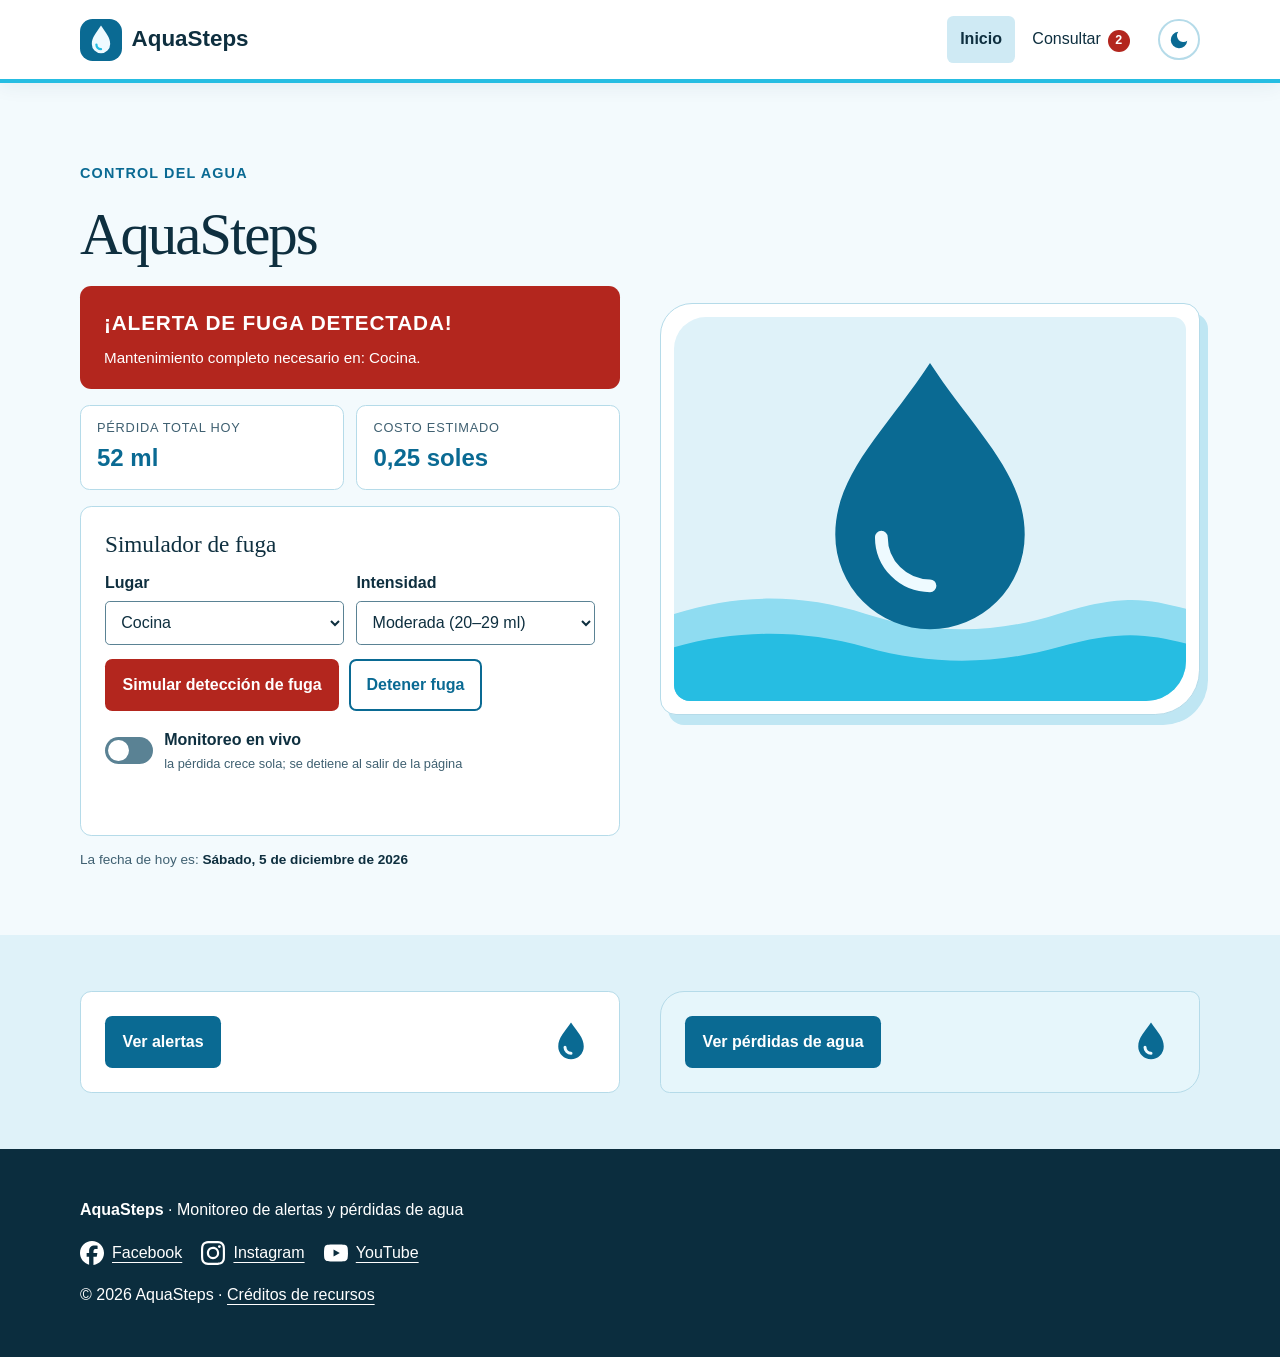
==== index.html @ c17aa86d "pepito se fue al clavito" ====
<!DOCTYPE html>
<html lang="es">
<head>
  <meta charset="UTF-8">
  <meta name="viewport" content="width=device-width, initial-scale=1.0">
  <meta name="color-scheme" content="light dark">
  <title>Inicio | AquaSteps</title>
  <script>try{var t=localStorage.getItem("aquasteps-tema");if(!t&&window.matchMedia&&matchMedia("(prefers-color-scheme: dark)").matches){t="oscuro"}if(t==="oscuro"){document.documentElement.setAttribute("data-tema","oscuro")}}catch(e){}</script>
  <link rel="stylesheet" href="css/estilos.css">
  <link rel="icon" type="image/svg+xml" href="iconos/favicon.svg">
</head>
<body>
<a class="saltar" href="#contenido">Saltar al contenido</a>
<header class="cabecera">
  <div class="contenedor barra">
    <a class="marca" href="index.html"><img src="iconos/favicon.svg" alt="" width="42" height="42">AquaSteps</a>
    <nav aria-label="Navegación principal">
      <ul class="menu">
        <li><a href="index.html" aria-current="page">Inicio</a></li>
        <li>
          <details class="desplegable">
            <summary>Consultar</summary>
            <ul class="submenu">
              <li><a href="alertas.html">Alertas</a></li>
              <li><a href="perdidas.html">Pérdidas de agua</a></li>
            </ul>
          </details>
        </li>
      </ul>
    </nav>
    <button type="button" id="btn-tema" class="btn-tema" aria-pressed="false" aria-label="Modo oscuro" title="Modo oscuro">
      <svg class="icono-luna" viewBox="0 0 24 24" width="22" height="22" aria-hidden="true"><path d="M21 12.8A9 9 0 1 1 11.2 3a7 7 0 0 0 9.8 9.8Z" fill="currentColor"/></svg>
      <svg class="icono-sol" viewBox="0 0 24 24" width="22" height="22" aria-hidden="true"><circle cx="12" cy="12" r="4.5" fill="currentColor"/><g stroke="currentColor" stroke-width="2" stroke-linecap="round"><path d="M12 2v3M12 19v3M2 12h3M19 12h3M4.9 4.9l2.1 2.1M17 17l2.1 2.1M4.9 19.1 7 17M17 7l2.1-2.1"/></g></svg>
    </button>
  </div>
</header>
<main id="contenido">
  <section id="inicio" class="hero contenedor dos-columnas" aria-labelledby="titulo">
    <div>
      <p class="etiqueta">Control del agua</p>
      <h1 id="titulo">AquaSteps</h1>
      <div id="alerta" class="alerta sin" role="alert"><strong>SIN ALERTAS</strong><span>Ningún lugar requiere mantenimiento por ahora.</span></div>

      <div class="medidor" role="group" aria-label="Pérdida total de hoy">
        <div><span class="medidor-etq">Pérdida total hoy</span><strong id="contador-ml">0 ml</strong></div>
        <div><span class="medidor-etq">Costo estimado</span><strong id="contador-costo">0,00 soles</strong></div>
      </div>

      <section class="simulador tarjeta" aria-labelledby="sim-titulo">
        <h2 id="sim-titulo" class="titulo-peq">Simulador de fuga</h2>
        <div class="sim-campos">
          <div>
            <label for="sim-lugar">Lugar</label>
            <select id="sim-lugar"></select>
          </div>
          <div>
            <label for="sim-intensidad">Intensidad</label>
            <select id="sim-intensidad">
              <option value="leve">Leve (5–19 ml)</option>
              <option value="moderada" selected>Moderada (20–29 ml)</option>
              <option value="critica">Crítica (30–60 ml)</option>
            </select>
          </div>
        </div>
        <div class="botones">
          <button type="button" id="btn-simular" class="boton peligro">Simular detección de fuga</button>
          <button type="button" id="btn-detener" class="boton secundario">Detener fuga</button>
        </div>
        <label class="interruptor" for="sim-vivo">
          <input type="checkbox" id="sim-vivo" role="switch">
          <span class="pista" aria-hidden="true"></span>
          <span>Monitoreo en vivo <small>la pérdida crece sola; se detiene al salir de la página</small></span>
        </label>
        <p id="sim-mensaje" class="nota" role="status"></p>
      </section>

      <div class="fecha">La fecha de hoy es: <span id="fecha-actual"></span></div>
    </div>
    <figure id="postal" class="postal" data-estado="sin">
      <img class="ilustracion" src="imagenes/gota.svg" alt="Ilustración de una gota de agua" width="400" height="300">
      <span class="gotas" aria-hidden="true"><i></i><i></i><i></i></span>
    </figure>
  </section>
  <section class="seccion fondo">
    <div class="contenedor dos-columnas">
      <article class="tarjeta acceso">
        <a class="boton" href="alertas.html">Ver alertas</a>
        <img src="iconos/gota.svg" alt="" width="48" height="48">
      </article>
      <article class="tarjeta acceso">
        <a class="boton" href="perdidas.html">Ver pérdidas de agua</a>
        <img src="iconos/gota.svg" alt="" width="48" height="48">
      </article>
    </div>
  </section>
</main>
<footer class="pie">
  <div class="contenedor">
    <p><strong>AquaSteps</strong> · Monitoreo de alertas y pérdidas de agua</p>
    <nav class="redes" aria-label="Redes sociales de referencia">
      <a href="https://www.facebook.com/" target="_blank" rel="noopener noreferrer"><img src="iconos/facebook.svg" alt="" width="24" height="24">Facebook</a>
      <a href="https://www.instagram.com/" target="_blank" rel="noopener noreferrer"><img src="iconos/instagram.svg" alt="" width="24" height="24">Instagram</a>
      <a href="https://www.youtube.com/" target="_blank" rel="noopener noreferrer"><img src="iconos/youtube.svg" alt="" width="24" height="24">YouTube</a>
    </nav>
    <p>© 2026 AquaSteps · <a href="FUENTES.txt">Créditos de recursos</a></p>
  </div>
</footer>
<script src="js/nucleo.js" defer></script>
<script src="js/script.js" defer></script>
<script src="js/inicio.js" defer></script>
</body>
</html>
---- css/estilos.css ----
/* ==========================================================================
   AquaSteps · Estilos
   Colores definidos como variables: el modo oscuro solo las reemplaza.
   ========================================================================== */
:root {
  color-scheme: light;
  --fondo: #f3fafd;
  --fondo-alt: #dff2f9;
  --fondo-blanco: #ffffff;
  --tarjeta: #ffffff;
  --tarjeta-suave: #e6f6fb;
  --cabecera: #ffffff;
  --texto: #0e2f3f;
  --texto-suave: #3f6071;
  --borde: #b5dbe9;
  --borde-fuerte: #5a8294;
  --enlace: #07597d;
  --primario: #0a6a93;
  --primario-osc: #064c6a;
  --primario-texto: #0a6a93;
  --acento: #26bde2;
  --hover: #cfeaf4;
  --pista: #dff2f9;
  --pin-fondo: #ffffff;
  --sombra: #0b3a5214;
  --postal-sombra: #bfe6f3;
  --pie: #0b2d3e;
  --c-critico: #b3261e;
  --c-moderado: #9a4a00;
  --c-leve: #0a6a93;
  --c-sin: #1c6b4f;
  --b-critico: #b3261e;
  --b-moderado: #e08a00;
  --b-leve: #26bde2;
  --b-sin: #1c9b6f;
}

:root[data-tema="oscuro"] {
  color-scheme: dark;
  --fondo: #0a1c26;
  --fondo-alt: #0e2836;
  --fondo-blanco: #0a1c26;
  --tarjeta: #12303f;
  --tarjeta-suave: #17394b;
  --cabecera: #0d2633;
  --texto: #e6f4fa;
  --texto-suave: #a9c6d4;
  --borde: #2a5468;
  --borde-fuerte: #6f9db1;
  --enlace: #7fd3f0;
  --primario: #167aa3;
  --primario-osc: #0f6385;
  --primario-texto: #7fd3f0;
  --hover: #1d4558;
  --pista: #1d4558;
  --sombra: #00000055;
  --postal-sombra: #0f3a4c;
  --pie: #06141c;
  --b-critico: #e5483e;
  --b-moderado: #e8932b;
  --b-leve: #3cc8ec;
  --b-sin: #2fbf8c;
}

* { box-sizing: border-box; }
body { margin: 0; font-family: Arial, sans-serif; color: var(--texto); background: var(--fondo); line-height: 1.65; }
h1, h2 { line-height: 1.2; }
h1 { font-size: 2.7rem; margin: 0 0 1rem; }
h2 { font-family: Georgia, serif; font-weight: normal; font-size: 2rem; margin-top: 0; }
.titulo-peq { font-size: 1.45rem; margin-bottom: .8rem; }
a { color: var(--enlace); text-underline-offset: 4px; }
a:focus-visible, summary:focus-visible, input:focus-visible, select:focus-visible, button:focus-visible, rect:focus-visible, .lugares:focus-visible {
  outline: 3px solid var(--enlace); outline-offset: 4px;
}
img { max-width: 100%; height: auto; display: block; }
figure { margin: 0; }
button { font: inherit; }
.contenedor { width: 92%; max-width: 1120px; margin: 0 auto; }
.seccion { padding: 3.5rem 0; }
.fondo { background: var(--fondo-alt); }
.etiqueta { font-weight: bold; color: var(--primario-texto); font-size: .9rem; text-transform: uppercase; letter-spacing: .08em; }
.nota { font-size: .9rem; color: var(--texto-suave); }
.vacio { grid-column: 1 / -1; margin: 0; padding: 1rem; text-align: center; color: var(--texto-suave); }
.saltar { position: absolute; left: -9999px; }
.saltar:focus { left: 1rem; top: 1rem; padding: 1rem; background: white; color: #0e2f3f; z-index: 20; }
.solo-lector { position: absolute; width: 1px; height: 1px; overflow: hidden; clip-path: inset(50%); white-space: nowrap; }
main[id] { scroll-margin-top: 130px; }

/* ---------- Cabecera y menú ---------- */
.cabecera { position: sticky; top: 0; z-index: 100; background: var(--cabecera); border-bottom: 4px solid var(--acento); box-shadow: 0 4px 18px #0b3a5210; }
.barra { display: flex; align-items: center; gap: 1rem; flex-wrap: wrap; padding: 1rem 0; }
.marca { display: flex; align-items: center; gap: .6rem; text-decoration: none; font-size: 1.4rem; font-weight: bold; margin-right: auto; color: var(--texto); }
.menu { display: flex; flex-wrap: wrap; align-items: center; gap: .3rem; list-style: none; margin: 0; padding: 0; }
.menu a, summary { display: block; padding: .65rem .8rem; color: var(--texto); cursor: pointer; }
.menu a { text-decoration: none; }
.menu a:hover, summary:hover { background: var(--hover); border-radius: .4rem; }
.menu a[aria-current="page"] { background: var(--hover); border-radius: .4rem; font-weight: bold; }
summary { list-style: revert; }
.desplegable { position: relative; }
.submenu { position: absolute; top: 100%; left: 0; width: 230px; padding: .5rem; margin: .3rem 0 0; list-style: none; background: var(--tarjeta); border: 1px solid var(--borde); border-radius: .5rem; box-shadow: 0 8px 20px #0b3a5220; z-index: 10; }
.insignia { display: inline-block; min-width: 1.35rem; margin-left: .45rem; padding: 0 .4rem; border-radius: 1rem; background: var(--c-critico); color: #fff; font-size: .78rem; font-weight: bold; line-height: 1.35rem; text-align: center; }
.insignia[hidden] { display: none; }
.btn-tema { display: grid; place-items: center; width: 2.6rem; height: 2.6rem; padding: 0; border: 2px solid var(--borde); border-radius: 50%; background: var(--tarjeta); color: var(--primario-texto); cursor: pointer; }
.btn-tema:hover { background: var(--hover); }
.btn-tema .icono-sol { display: none; }
:root[data-tema="oscuro"] .btn-tema .icono-luna { display: none; }
:root[data-tema="oscuro"] .btn-tema .icono-sol { display: block; }

/* ---------- Estructura ---------- */
.dos-columnas { display: grid; grid-template-columns: repeat(2, minmax(0, 1fr)); gap: 2.5rem; align-items: center; }
.dos-columnas > * { min-width: 0; }
.lugares, .informe { align-items: stretch; }
.formularios { align-items: start; }
.hero { padding-top: 4rem; padding-bottom: 4rem; }
.hero h1 { font-family: Georgia, serif; font-weight: normal; font-size: clamp(2.2rem, 4.6vw, 3.8rem); letter-spacing: -.035em; }

/* ---------- Ilustración y gotas ---------- */
.postal { position: relative; background: var(--tarjeta); padding: .8rem; border: 1px solid var(--borde); border-radius: 2rem 1rem 2.8rem 1rem; box-shadow: 8px 10px 0 var(--postal-sombra); }
.ilustracion { width: 100%; border-radius: 2rem .8rem 2.5rem 1rem; }
:root[data-tema="oscuro"] .ilustracion { filter: brightness(.88) saturate(.9); }
.postal[data-estado="leve"] .ilustracion { animation: flotar 3.6s ease-in-out infinite; }
.postal[data-estado="moderado"] .ilustracion { animation: flotar 2.4s ease-in-out infinite; }
.postal[data-estado="critico"] .ilustracion { animation: flotar 1.1s ease-in-out infinite; }
.gotas { position: absolute; left: 0; right: 0; top: .8rem; bottom: .8rem; overflow: hidden; border-radius: 2rem .8rem 2.5rem 1rem; pointer-events: none; display: none; }
.gotas i { position: absolute; top: 0; width: 12px; height: 17px; background: var(--acento); border-radius: 50% 50% 50% 50% / 62% 62% 38% 38%; opacity: 0; animation: caer var(--dur, 2.4s) ease-in infinite; }
.gotas i:nth-child(1) { left: 36%; animation-delay: 0s; }
.gotas i:nth-child(2) { left: 50%; animation-delay: calc(var(--dur, 2.4s) / 3); }
.gotas i:nth-child(3) { left: 64%; animation-delay: calc(var(--dur, 2.4s) * 2 / 3); }
.postal[data-estado="leve"] .gotas { display: block; --dur: 3.2s; }
.postal[data-estado="moderado"] .gotas { display: block; --dur: 1.9s; }
.postal[data-estado="critico"] .gotas { display: block; --dur: 0.9s; }
.postal[data-estado="critico"] .gotas i { background: #ff6b5e; }
@keyframes caer { 0% { transform: translateY(0); opacity: 0; } 12% { opacity: .95; } 85% { opacity: .95; } 100% { transform: translateY(240px); opacity: 0; } }
@keyframes flotar { 0%, 100% { transform: translateY(0) rotate(0); } 50% { transform: translateY(-3px) rotate(.4deg); } }

/* ---------- Alerta de inicio ---------- */
.alerta { background: var(--c-critico); color: white; border-radius: .7rem; padding: 1.2rem 1.5rem; font-weight: bold; font-size: 1.3rem; letter-spacing: .04em; }
.alerta span { display: block; margin-top: .3rem; font-size: .95rem; font-weight: normal; letter-spacing: 0; }
.alerta.critico { background: var(--c-critico); }
.alerta.moderado { background: var(--c-moderado); }
.alerta.sin { background: var(--c-sin); }
.alerta.critico { animation: pulso 1.8s ease-in-out infinite; }
@keyframes pulso { 0%, 100% { box-shadow: 0 0 0 0 #b3261e66; } 50% { box-shadow: 0 0 0 10px #b3261e00; } }

.medidor { display: grid; grid-template-columns: repeat(2, minmax(0, 1fr)); gap: .8rem; margin: 1rem 0; }
.medidor > div { padding: .7rem 1rem; background: var(--tarjeta); border: 1px solid var(--borde); border-radius: .6rem; }
.medidor-etq { display: block; font-size: .8rem; text-transform: uppercase; letter-spacing: .06em; color: var(--texto-suave); }
.medidor strong { font-size: 1.5rem; color: var(--primario-texto); font-variant-numeric: tabular-nums; }

.fecha { font-size: .85rem; margin: .8rem 0 0; color: var(--texto-suave); }
.fecha span { display: inline-block; font-weight: bold; color: var(--texto); }
.fecha span::first-letter { text-transform: uppercase; }

/* ---------- Botones ---------- */
.boton { display: inline-block; padding: .8rem 1.1rem; background: var(--primario); color: white; border: 0; border-radius: .45rem; font-weight: bold; text-decoration: none; cursor: pointer; }
.boton:hover { background: var(--primario-osc); }
.boton.peligro { background: #b3261e; }
.boton.peligro:hover { background: #8c1d17; }
.boton.secundario { background: transparent; color: var(--primario-texto); box-shadow: inset 0 0 0 2px var(--primario); }
.boton.secundario:hover { background: var(--hover); }
.boton:disabled { opacity: .5; cursor: not-allowed; }
.boton:disabled:hover { background: var(--primario); }
.boton.secundario:disabled:hover { background: transparent; }
.botones { display: flex; flex-wrap: wrap; gap: .6rem; margin-top: .4rem; }
.botones.centro { justify-content: center; margin-top: 1.2rem; }
.regresar { display: inline-block; margin: 0 0 1.5rem; }

/* ---------- Tarjetas ---------- */
.tarjeta { padding: 1.5rem; border: 1px solid var(--borde); border-radius: .7rem; background: var(--tarjeta); }
.acceso { display: flex; align-items: center; justify-content: space-between; gap: 1rem; }
.acceso:nth-child(2) { background: var(--tarjeta-suave); border-radius: 1.5rem .6rem 1.5rem .6rem; }
.acceso img { flex-shrink: 0; }
:root[data-tema="oscuro"] .acceso img { background: #eefaff; border-radius: 50%; padding: 8px; width: 56px; height: 56px; }
.lugares { margin-top: 2rem; row-gap: 4rem; padding-top: 1.5rem; }
.lugares:focus { outline: none; }
.lugar { position: relative; }
.lugar .tarjeta { height: 100%; padding-top: 3.2rem; text-align: center; }
.pin { position: absolute; top: -38px; left: 50%; transform: translateX(-50%); display: grid; place-items: center; width: 76px; height: 76px; background: var(--pin-fondo); border: 4px solid var(--acento); border-radius: 50%; z-index: 2; }
.datos { margin: 0; display: grid; gap: .8rem; }
.datos div { display: flex; justify-content: space-between; align-items: baseline; gap: 1rem; padding-bottom: .6rem; border-bottom: 1px solid var(--borde); }
.datos div:last-child { border-bottom: 0; padding-bottom: 0; }
.datos dt { color: var(--texto-suave); font-size: .9rem; text-transform: uppercase; letter-spacing: .06em; }
.datos dd { margin: 0; font-weight: bold; font-size: 1.15rem; text-align: right; }

/* ---------- Tablas, cifras, barras ---------- */
.tabla-caja { overflow-x: auto; background: var(--tarjeta); border: 1px solid var(--borde); border-radius: .7rem; }
.tabla { width: 100%; border-collapse: collapse; }
.tabla th, .tabla td { padding: .8rem 1rem; text-align: left; border-bottom: 1px solid var(--borde); }
.tabla th { background: var(--primario); color: white; }
.tabla tbody tr:last-child td { border-bottom: 0; }
.cifras { display: grid; grid-template-columns: repeat(3, minmax(0, 1fr)); gap: .8rem; margin: 1rem 0 1.5rem; }
.cifra { background: var(--tarjeta-suave); border-radius: .6rem; padding: .8rem; text-align: center; }
.cifra strong { display: block; font-size: 1.5rem; line-height: 1.2; color: var(--primario-texto); overflow-wrap: anywhere; }
.cifra span { font-size: .85rem; }
.barras { display: grid; gap: .8rem; margin: 1rem 0 0; padding: 0; list-style: none; }
.barras li { display: grid; grid-template-columns: 4.5rem minmax(0, 1fr) 3rem; align-items: center; gap: .6rem; font-size: .95rem; }
.barras b { text-align: right; }
.barra-fondo { display: block; height: 1rem; background: var(--pista); border-radius: 1rem; overflow: hidden; }
.barra-valor { display: block; height: 100%; background: var(--b-leve); border-radius: 1rem; transition: width .5s ease; }
.barra-valor.critico { background: var(--b-critico); }
.barra-valor.moderado { background: var(--b-moderado); }
.barra-valor.leve { background: var(--b-leve); }
.barra-valor.sin { background: var(--b-sin); }

/* ---------- Acciones y listas de verificación ---------- */
.acciones { margin: 1rem 0 0; padding: 0; list-style: none; display: grid; gap: .8rem; counter-reset: paso; }
.acciones li { position: relative; padding-left: 2.6rem; counter-increment: paso; }
.acciones li::before { content: counter(paso); position: absolute; left: 0; top: .1rem; width: 1.9rem; height: 1.9rem; border-radius: 50%; background: var(--primario); color: white; font-weight: bold; display: grid; place-items: center; }
.acciones li.sin-numero { padding-left: 0; }
.acciones li.sin-numero::before { display: none; }
.acciones li.hecha::before { content: "✓"; background: var(--c-sin); }
.acciones li.hecha label span, .lista-checks li.hecha label span { text-decoration: line-through; opacity: .7; }
.acciones label, .lista-checks label { font-weight: normal; display: flex; align-items: flex-start; gap: .6rem; cursor: pointer; }
input[type="checkbox"] { width: 1.15rem; height: 1.15rem; margin: .3rem 0 0; flex-shrink: 0; accent-color: var(--primario); cursor: pointer; }
.lista-checks { margin: .4rem 0 0; padding: 0; list-style: none; display: grid; gap: .5rem; }
.progreso { display: grid; grid-template-columns: minmax(0, 1fr) auto; align-items: center; gap: .8rem; margin: .4rem 0 .6rem; }

/* ---------- Avisos, estados, condiciones ---------- */
#notificaciones { margin-top: 1rem; }
.notificacion { margin: 0 0 .6rem; padding: .8rem 1rem; border-radius: .6rem; color: white; font-weight: bold; }
.estado { display: inline-block; margin-bottom: .8rem; padding: .15rem .8rem; border-radius: 1rem; color: white; font-size: .8rem; font-weight: bold; letter-spacing: .06em; text-transform: uppercase; }
.condiciones { margin-top: 1rem; text-align: left; }
.condiciones summary { padding: .5rem 0; font-weight: bold; color: var(--enlace); }
.condiciones ul { margin: .4rem 0 0; padding-left: 1.2rem; }
.condiciones .lista-checks { padding-left: 0; }
.critico { background: var(--c-critico); }
.moderado { background: var(--c-moderado); }
.leve { background: var(--c-leve); }
.sin { background: var(--c-sin); }
:root[data-tema="oscuro"] .leve { background: #0c6f99; }

/* ---------- Formularios ---------- */
.medicion { display: grid; gap: .6rem; padding: 1.5rem; background: var(--tarjeta); border: 1px solid var(--borde); border-radius: .7rem; }
label { font-weight: bold; }
.medicion input, select, .medicion select { width: 100%; padding: .7rem; border: 1px solid var(--borde-fuerte); border-radius: .3rem; background: var(--tarjeta); color: var(--texto); font: inherit; }
.medicion input[type="checkbox"] { width: 1.15rem; }
.par { display: grid; grid-template-columns: repeat(2, minmax(0, 1fr)); gap: .8rem; }
.par > div { display: grid; gap: .4rem; align-content: start; }
.titulo-fila { display: flex; flex-wrap: wrap; align-items: center; justify-content: space-between; gap: .8rem 1.2rem; margin-bottom: .6rem; }
.titulo-fila h2 { margin-bottom: 0; }

/* ---------- Segmentos (botones de filtro) ---------- */
.segmento { display: inline-flex; flex-wrap: wrap; gap: .35rem; }
.segmento button { padding: .45rem .85rem; border: 2px solid var(--primario); border-radius: 2rem; background: transparent; color: var(--primario-texto); font-weight: bold; font-size: .92rem; cursor: pointer; }
.segmento button:hover { background: var(--hover); }
.segmento button[aria-pressed="true"] { background: var(--primario); color: #fff; }
.segmento .conteo { display: inline-block; min-width: 1.3rem; margin-left: .25rem; padding: 0 .35rem; border-radius: 1rem; background: #0e2f3f22; font-size: .8rem; text-align: center; }
.segmento button[aria-pressed="true"] .conteo { background: #ffffff33; }
.controles { display: flex; flex-wrap: wrap; gap: .6rem 1rem; }
.barra-filtros { display: flex; flex-wrap: wrap; align-items: center; justify-content: space-between; gap: .8rem 1.5rem; margin-top: 1.4rem; }
.orden { display: flex; align-items: center; gap: .6rem; }
.orden select { width: auto; padding: .5rem .7rem; border: 1px solid var(--borde-fuerte); border-radius: .3rem; background: var(--tarjeta); color: var(--texto); font: inherit; }

/* ---------- Simulador (Inicio) ---------- */
.simulador { display: grid; gap: .5rem; }
.simulador h2 { margin-bottom: .2rem; }
.sim-campos { display: grid; grid-template-columns: repeat(2, minmax(0, 1fr)); gap: .8rem; }
.sim-campos > div { display: grid; gap: .3rem; }
.interruptor { display: flex; align-items: center; gap: .7rem; margin-top: .5rem; cursor: pointer; }
.interruptor input { position: absolute; opacity: 0; width: 1px; height: 1px; }
.interruptor .pista { position: relative; flex-shrink: 0; width: 3rem; height: 1.7rem; border-radius: 2rem; background: var(--borde-fuerte); transition: background .2s; }
.interruptor .pista::after { content: ""; position: absolute; top: .2rem; left: .2rem; width: 1.3rem; height: 1.3rem; border-radius: 50%; background: #fff; transition: transform .2s; }
.interruptor input:checked + .pista { background: var(--c-sin); }
.interruptor input:checked + .pista::after { transform: translateX(1.3rem); }
.interruptor input:focus-visible + .pista { outline: 3px solid var(--enlace); outline-offset: 3px; }
.interruptor small { display: block; font-weight: normal; font-size: .8rem; color: var(--texto-suave); }

/* ---------- Gráfico ---------- */
.grafico-caja { position: relative; margin-top: .6rem; }
#grafico { display: block; width: 100%; height: auto; }
.g-linea { stroke: var(--borde); stroke-width: 1; }
.g-eje, .g-etiqueta, .g-valor { fill: var(--texto-suave); font-size: 12px; font-family: Arial, sans-serif; }
.g-valor { fill: var(--texto); font-weight: bold; }
.g-etiqueta { font-size: 13px; }
.g-etiqueta-hoy { fill: var(--texto); font-weight: bold; }
.g-barra { fill: var(--b-leve); transition: opacity .15s; cursor: pointer; }
.g-barra:hover, .g-barra:focus { opacity: .8; }
.g-barra.critico { fill: var(--b-critico); }
.g-barra.moderado { fill: var(--b-moderado); }
.g-barra.leve { fill: var(--b-leve); }
.g-barra.sin { fill: var(--b-sin); }
.g-barra.g-previo { fill: var(--b-leve); opacity: .55; }
.g-barra.g-previo:hover, .g-barra.g-previo:focus { opacity: .8; }
.g-barra.g-hoy { fill: var(--primario); }
.globo { position: absolute; transform: translateX(-50%); padding: .4rem .7rem; background: #0b2d3e; color: #fff; border: 1px solid #ffffff33; border-radius: .4rem; font-size: .85rem; white-space: nowrap; pointer-events: none; z-index: 5; box-shadow: 0 4px 12px #0003; }
.globo[hidden] { display: none; }

/* ---------- Calculadora ---------- */
.calc-controles { align-items: start; margin: 1rem 0 .4rem; }
.calc-campo { display: grid; gap: .6rem; }
.calc-campo output { font-weight: bold; color: var(--primario-texto); }
input[type="range"] { width: 100%; accent-color: var(--primario); cursor: pointer; padding: 0; }

/* ---------- Historial ---------- */
.historial { margin: 1rem 0 0; padding: 0; list-style: none; display: grid; gap: .4rem; max-height: 26rem; overflow-y: auto; }
.historial li { display: flex; flex-wrap: wrap; align-items: baseline; gap: .4rem .8rem; padding: .6rem .9rem; background: var(--tarjeta); border: 1px solid var(--borde); border-radius: .5rem; }
.historial li.vacio { display: block; text-align: center; }
.historial time { font-size: .82rem; color: var(--texto-suave); min-width: 8.5rem; font-variant-numeric: tabular-nums; }
.historial .tipo { padding: .05rem .6rem; border-radius: 1rem; background: var(--primario); color: #fff; font-size: .72rem; font-weight: bold; letter-spacing: .05em; text-transform: uppercase; }
.historial .tipo-reparacion { background: var(--c-sin); }
.historial .tipo-simulacion, .historial .tipo-vivo { background: var(--c-moderado); }
.historial .tipo-lugar, .historial .tipo-sistema { background: #4b6472; }
.historial .texto { flex: 1 1 16rem; }

/* ---------- Fondo blanco (Pérdidas) ---------- */
.fondo-blanco { background: var(--fondo-blanco); }
.fondo-blanco .seccion + .seccion { padding-top: 0; }
.fondo-blanco .seccion.fondo { padding-top: 3.5rem; }
.fondo-blanco .tarjeta { box-shadow: 0 4px 14px var(--sombra); }
.fondo-blanco .botones { margin-top: 1.2rem; }

/* ---------- Avisos emergentes ---------- */
.avisos { position: fixed; right: 1rem; bottom: 1rem; z-index: 200; display: grid; gap: .5rem; width: min(24rem, calc(100vw - 2rem)); }
.aviso { display: flex; align-items: flex-start; justify-content: space-between; gap: .8rem; padding: .8rem 1rem; border-radius: .6rem; color: #fff; font-weight: bold; box-shadow: 0 8px 24px #0005; animation: entrar .25s ease-out; }
.aviso.critico { background: var(--c-critico); }
.aviso.moderado { background: var(--c-moderado); }
.aviso.leve { background: #0a6a93; }
.aviso.sin { background: var(--c-sin); }
.aviso-cerrar { flex-shrink: 0; width: 1.8rem; height: 1.8rem; border: 0; border-radius: 50%; background: #ffffff2e; color: #fff; font-size: 1.2rem; line-height: 1; cursor: pointer; }
.aviso-cerrar:hover { background: #ffffff55; }
@keyframes entrar { from { opacity: 0; transform: translateY(12px); } to { opacity: 1; transform: none; } }

/* ---------- Pie ---------- */
.pie { background: var(--pie); color: white; padding: 2rem 0; }
.pie a { color: white; }
.redes { display: flex; flex-wrap: wrap; gap: 1.2rem; }
.redes a { display: inline-flex; align-items: center; gap: .5rem; }
.redes img { filter: invert(1); }

/* ---------- Adaptación ---------- */
@media (max-width: 900px) {
  .barra { gap: .6rem 1rem; }
  h1 { font-size: 2.2rem; }
}
@media (max-width: 600px) {
  h1 { font-size: 1.9rem; }
  h2 { font-size: 1.6rem; }
  .titulo-peq { font-size: 1.3rem; }
  main[id] { scroll-margin-top: 190px; }
  .hero, .seccion { padding-top: 2.2rem; padding-bottom: 2.2rem; }
  .barra { padding: .6rem 0; }
  .barra nav { width: 100%; order: 3; }
  .marca { font-size: 1.2rem; }
  .marca img { width: 30px; }
  .menu { gap: 0; }
  .menu a, summary { padding: .45rem .55rem; font-size: .95rem; }
  .submenu { left: 0; right: auto; width: 230px; max-width: 85vw; max-height: 55vh; overflow-y: auto; }
  .dos-columnas { grid-template-columns: 1fr; gap: 1.5rem; }
  .lugares { gap: 3.2rem; }
  .alerta { font-size: 1.1rem; }
  .acceso { flex-wrap: wrap; }
  .cifras { grid-template-columns: 1fr; }
  .medidor { grid-template-columns: 1fr; }
  .sim-campos, .par { grid-template-columns: 1fr; }
  .historial time { min-width: 0; }
  .avisos { right: .5rem; left: .5rem; bottom: .5rem; width: auto; }
}

@media (prefers-reduced-motion: reduce) {
  *, *::before, *::after { animation: none !important; transition: none !important; }
}

/* ---------- Impresión (guardar como PDF) ---------- */
@media print {
  :root, :root[data-tema="oscuro"] {
    color-scheme: light;
    --fondo: #fff; --fondo-alt: #fff; --fondo-blanco: #fff; --tarjeta: #fff; --tarjeta-suave: #eef7fb;
    --texto: #000; --texto-suave: #333; --borde: #999; --enlace: #000; --primario-texto: #064c6a;
    --pista: #e6eef2; --b-critico: #b3261e; --b-moderado: #e08a00; --b-leve: #26bde2; --b-sin: #1c9b6f;
  }
  body { background: #fff; color: #000; }
  .cabecera, .pie, .no-imprimir, .avisos, .regresar, .saltar, .calculadora .segmento { display: none !important; }
  .seccion { padding: 1rem 0; }
  .tarjeta, .tabla-caja { box-shadow: none !important; break-inside: avoid; }
  .tabla th { background: #ddd; color: #000; }
  .g-barra.g-hoy { fill: #0a6a93; }
  * { -webkit-print-color-adjust: exact; print-color-adjust: exact; }
}
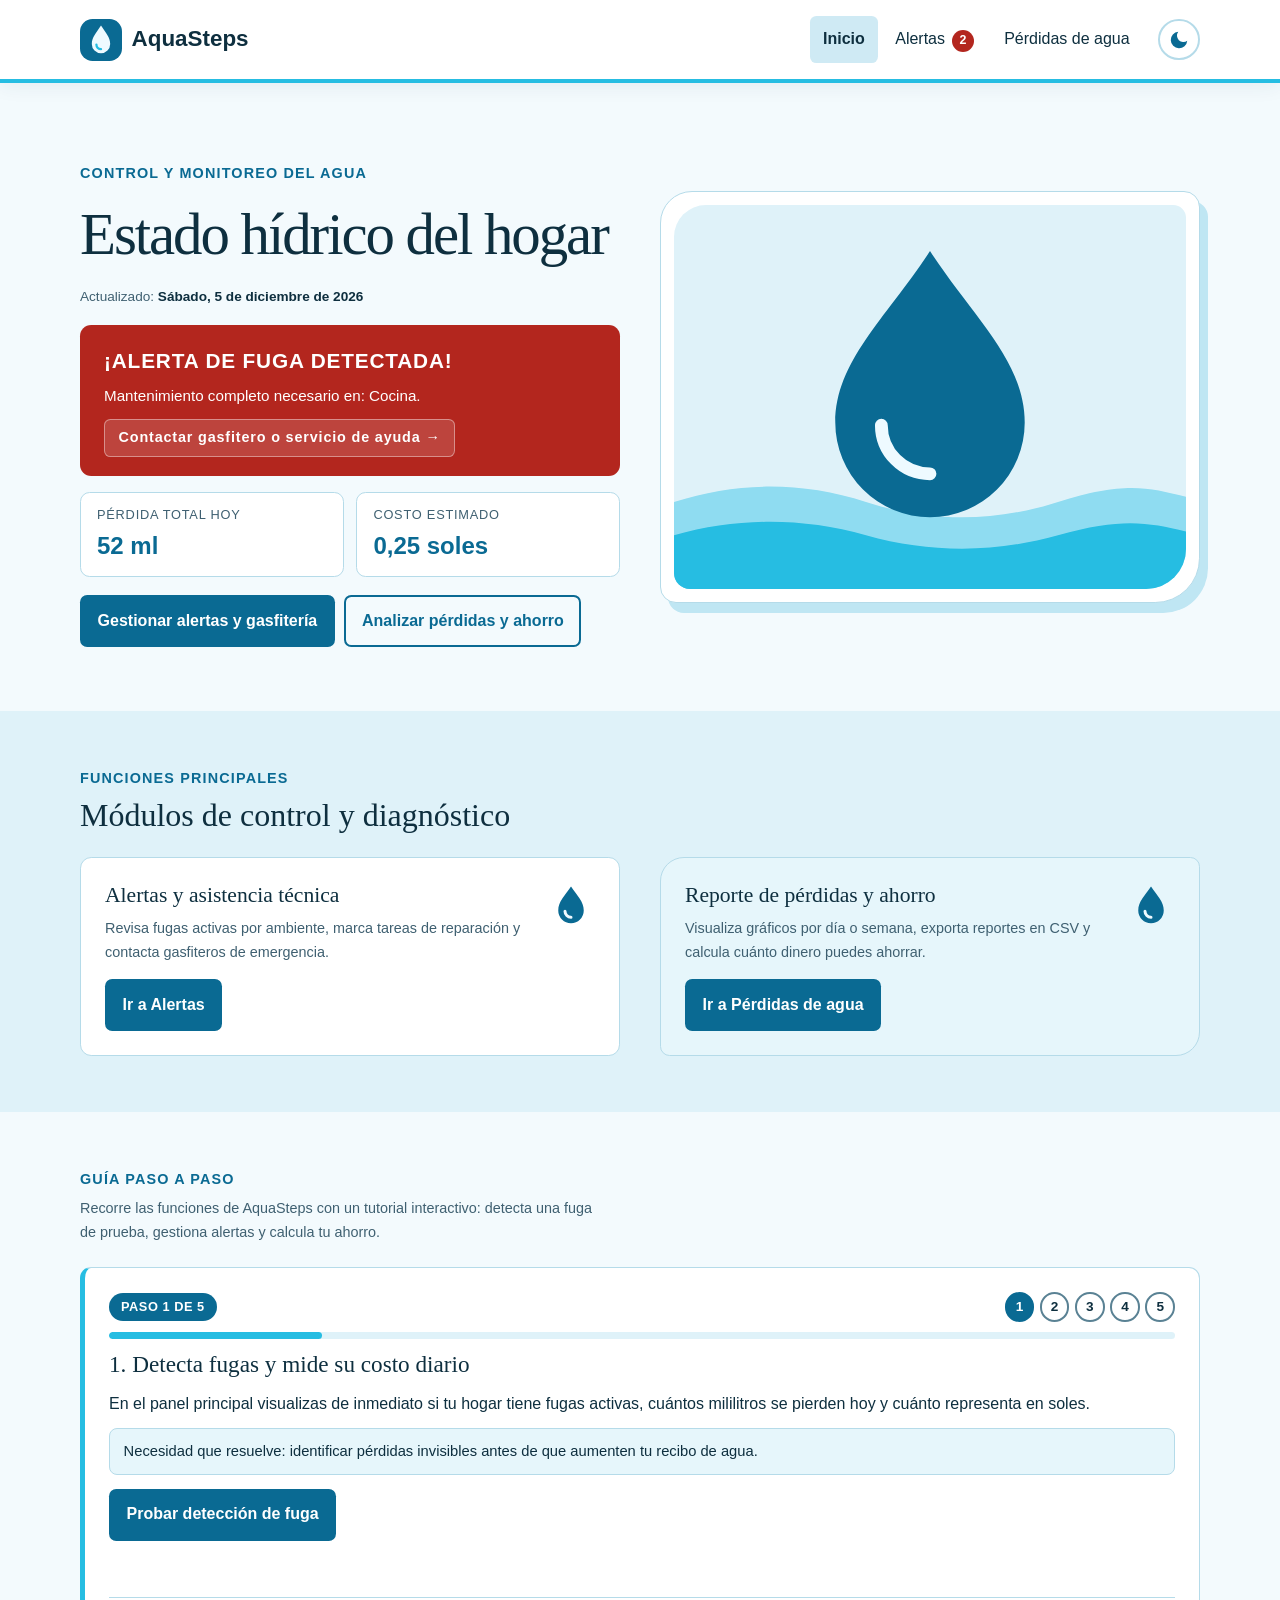
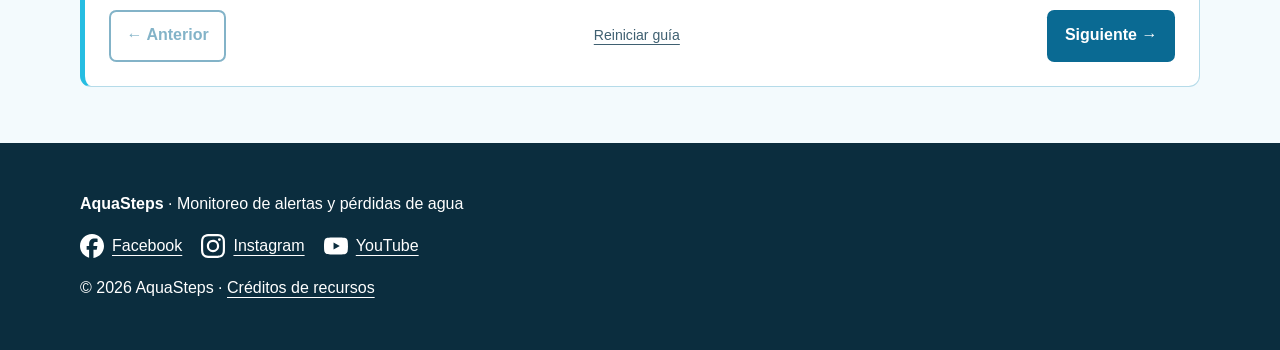
==== commit 36973a69: "halo" ====
--- a/index.html
+++ b/index.html
@@ -17,15 +17,8 @@
     <nav aria-label="Navegación principal">
       <ul class="menu">
         <li><a href="index.html" aria-current="page">Inicio</a></li>
-        <li>
-          <details class="desplegable">
-            <summary>Consultar</summary>
-            <ul class="submenu">
-              <li><a href="alertas.html">Alertas</a></li>
-              <li><a href="perdidas.html">Pérdidas de agua</a></li>
-            </ul>
-          </details>
-        </li>
+        <li><a href="alertas.html">Alertas</a></li>
+        <li><a href="perdidas.html">Pérdidas de agua</a></li>
       </ul>
     </nav>
     <button type="button" id="btn-tema" class="btn-tema" aria-pressed="false" aria-label="Modo oscuro" title="Modo oscuro">
@@ -34,11 +27,15 @@
     </button>
   </div>
 </header>
+
 <main id="contenido">
+  <!-- Nivel 1: Estado crítico en tiempo real, métricas clave y acciones principales -->
   <section id="inicio" class="hero contenedor dos-columnas" aria-labelledby="titulo">
-    <div>
-      <p class="etiqueta">Control del agua</p>
-      <h1 id="titulo">AquaSteps</h1>
+    <div class="hero-principal">
+      <p class="etiqueta">Control y monitoreo del agua</p>
+      <h1 id="titulo">Estado hídrico del hogar</h1>
+      <p class="fecha">Actualizado: <span id="fecha-actual"></span></p>
+
       <div id="alerta" class="alerta sin" role="alert"><strong>SIN ALERTAS</strong><span>Ningún lugar requiere mantenimiento por ahora.</span></div>
 
       <div class="medidor" role="group" aria-label="Pérdida total de hoy">
@@ -46,54 +43,83 @@
         <div><span class="medidor-etq">Costo estimado</span><strong id="contador-costo">0,00 soles</strong></div>
       </div>
 
-      <section class="simulador tarjeta" aria-labelledby="sim-titulo">
-        <h2 id="sim-titulo" class="titulo-peq">Simulador de fuga</h2>
-        <div class="sim-campos">
-          <div>
-            <label for="sim-lugar">Lugar</label>
-            <select id="sim-lugar"></select>
-          </div>
-          <div>
-            <label for="sim-intensidad">Intensidad</label>
-            <select id="sim-intensidad">
-              <option value="leve">Leve (5–19 ml)</option>
-              <option value="moderada" selected>Moderada (20–29 ml)</option>
-              <option value="critica">Crítica (30–60 ml)</option>
-            </select>
-          </div>
-        </div>
-        <div class="botones">
-          <button type="button" id="btn-simular" class="boton peligro">Simular detección de fuga</button>
-          <button type="button" id="btn-detener" class="boton secundario">Detener fuga</button>
-        </div>
-        <label class="interruptor" for="sim-vivo">
-          <input type="checkbox" id="sim-vivo" role="switch">
-          <span class="pista" aria-hidden="true"></span>
-          <span>Monitoreo en vivo <small>la pérdida crece sola; se detiene al salir de la página</small></span>
-        </label>
-        <p id="sim-mensaje" class="nota" role="status"></p>
-      </section>
+      <div class="botones hero-acciones">
+        <a class="boton" href="alertas.html">Gestionar alertas y gasfitería</a>
+        <a class="boton secundario" href="perdidas.html">Analizar pérdidas y ahorro</a>
+      </div>
+    </div>
 
-      <div class="fecha">La fecha de hoy es: <span id="fecha-actual"></span></div>
-    </div>
     <figure id="postal" class="postal" data-estado="sin">
-      <img class="ilustracion" src="imagenes/gota.svg" alt="Ilustración de una gota de agua" width="400" height="300">
+      <img class="ilustracion" src="imagenes/gota.svg" alt="Ilustración de una gota de agua que reacciona al nivel de fuga" width="400" height="300">
       <span class="gotas" aria-hidden="true"><i></i><i></i><i></i></span>
     </figure>
   </section>
-  <section class="seccion fondo">
-    <div class="contenedor dos-columnas">
-      <article class="tarjeta acceso">
-        <a class="boton" href="alertas.html">Ver alertas</a>
-        <img src="iconos/gota.svg" alt="" width="48" height="48">
-      </article>
-      <article class="tarjeta acceso">
-        <a class="boton" href="perdidas.html">Ver pérdidas de agua</a>
-        <img src="iconos/gota.svg" alt="" width="48" height="48">
-      </article>
+
+  <!-- Nivel 2: Módulos principales de consulta y operación -->
+  <section class="seccion fondo" aria-labelledby="modulos-titulo">
+    <div class="contenedor">
+      <header class="encabezado-seccion">
+        <p class="etiqueta">Funciones principales</p>
+        <h2 id="modulos-titulo">Módulos de control y diagnóstico</h2>
+      </header>
+      <div class="dos-columnas">
+        <article class="tarjeta acceso">
+          <div class="acceso-info">
+            <h3>Alertas y asistencia técnica</h3>
+            <p class="nota">Revisa fugas activas por ambiente, marca tareas de reparación y contacta gasfiteros de emergencia.</p>
+            <a class="boton" href="alertas.html">Ir a Alertas</a>
+          </div>
+          <img src="iconos/gota.svg" alt="" width="48" height="48">
+        </article>
+        <article class="tarjeta acceso">
+          <div class="acceso-info">
+            <h3>Reporte de pérdidas y ahorro</h3>
+            <p class="nota">Visualiza gráficos por día o semana, exporta reportes en CSV y calcula cuánto dinero puedes ahorrar.</p>
+            <a class="boton" href="perdidas.html">Ir a Pérdidas de agua</a>
+          </div>
+          <img src="iconos/gota.svg" alt="" width="48" height="48">
+        </article>
+      </div>
+    </div>
+  </section>
+
+  <!-- Nivel 3: Tutorial interactivo para aprender a usar AquaSteps -->
+  <section class="seccion" aria-labelledby="tut-titulo">
+    <div class="contenedor">
+      <header class="encabezado-seccion">
+        <p class="etiqueta">Guía paso a paso</p>
+        <p class="nota">Recorre las funciones de AquaSteps con un tutorial interactivo: detecta una fuga de prueba, gestiona alertas y calcula tu ahorro.</p>
+      </header>
+      <section id="tutorial-app" class="tutorial tarjeta" aria-labelledby="tut-titulo">
+        <div class="tut-cabecera">
+          <span id="tut-etiqueta" class="tut-paso-badge">Paso 1 de 5</span>
+          <div id="tut-puntos" class="tut-puntos" role="group" aria-label="Pasos del tutorial"></div>
+        </div>
+        <div class="tut-progreso" role="progressbar" id="tut-barra" aria-label="Progreso del tutorial" aria-valuemin="0" aria-valuemax="100" aria-valuenow="20">
+          <span class="tut-progreso-valor" style="width: 20%;"></span>
+        </div>
+
+        <h2 id="tut-titulo" class="titulo-peq">1. Detecta fugas y mide su costo diario</h2>
+        <p id="tut-descripcion" class="tut-desc"></p>
+        <div id="tut-objetivo" class="tut-objetivo"></div>
+
+        <div class="botones tut-acciones">
+          <button type="button" id="tut-accion" class="boton">Probar detección de fuga</button>
+          <a id="tut-enlace" class="boton secundario" href="alertas.html" hidden>Ir a la sección</a>
+        </div>
+
+        <p id="tut-feedback" class="nota" role="status" aria-live="polite"></p>
+
+        <div class="tut-navegacion">
+          <button type="button" id="tut-anterior" class="boton secundario" disabled>← Anterior</button>
+          <button type="button" id="tut-reiniciar" class="tut-link" title="Reiniciar recorrido">Reiniciar guía</button>
+          <button type="button" id="tut-siguiente" class="boton">Siguiente →</button>
+        </div>
+      </section>
     </div>
   </section>
 </main>
+
 <footer class="pie">
   <div class="contenedor">
     <p><strong>AquaSteps</strong> · Monitoreo de alertas y pérdidas de agua</p>
--- a/css/estilos.css
+++ b/css/estilos.css
@@ -376,3 +376,77 @@
   .g-barra.g-hoy { fill: #0a6a93; }
   * { -webkit-print-color-adjust: exact; print-color-adjust: exact; }
 }
+
+/* ---------- Servicios de ayuda y modal ---------- */
+.alerta-enlace { display: inline-block; margin-top: .65rem; padding: .4rem .85rem; background: #ffffff24; color: #fff; border: 1px solid #ffffff66; border-radius: .4rem; font-size: .9rem; text-decoration: none; }
+.alerta-enlace:hover { background: #ffffff3d; }
+
+.diagnostico { margin: 1rem 0 1.6rem; border-left: 6px solid var(--primario); }
+.diagnostico-cabecera { display: flex; flex-wrap: wrap; align-items: center; gap: .6rem 1rem; margin-bottom: .4rem; }
+.diagnostico-cabecera .estado { margin-bottom: 0; }
+
+.servicios-grid { align-items: stretch; }
+.servicio-card { display: flex; flex-direction: column; justify-content: space-between; gap: .8rem; }
+.servicio-card .datos { margin-top: auto; }
+.servicio-card .botones { margin-top: .6rem; }
+.servicio-top { display: flex; align-items: center; justify-content: space-between; gap: .6rem; flex-wrap: wrap; }
+.servicio-cat { font-size: .8rem; font-weight: bold; text-transform: uppercase; letter-spacing: .06em; color: var(--texto-suave); }
+.servicio-badge { padding: .15rem .65rem; border-radius: 1rem; color: #fff; font-size: .76rem; font-weight: bold; }
+
+.historial .tipo-asistencia { background: var(--primario); }
+
+.modal { width: min(32rem, calc(100vw - 2rem)); padding: 0; border: 1px solid var(--borde); border-radius: .8rem; background: var(--tarjeta); color: var(--texto); box-shadow: 0 16px 40px #0006; }
+.modal::backdrop { background: #07192399; }
+.modal-contenido { padding: 1.5rem; display: grid; gap: .8rem; }
+.modal-cerrar { width: 2rem; height: 2rem; border: 1px solid var(--borde); border-radius: 50%; background: transparent; color: var(--texto); font-size: 1.25rem; line-height: 1; cursor: pointer; }
+.modal-cerrar:hover { background: var(--hover); }
+.modal-campos { display: grid; gap: .5rem; }
+.modal-campos input, .modal-campos textarea { width: 100%; padding: .65rem; border: 1px solid var(--borde-fuerte); border-radius: .35rem; background: var(--tarjeta); color: var(--texto); font: inherit; }
+
+/* ---------- Jerarquía UI/UX de encabezados y tarjetas ---------- */
+h3 { font-family: Georgia, serif; font-weight: normal; font-size: 1.35rem; line-height: 1.25; margin: 0 0 .5rem; color: var(--texto); }
+.encabezado-seccion { margin-bottom: 1.4rem; }
+.encabezado-seccion .etiqueta { margin: 0 0 .35rem; }
+.encabezado-seccion h1, .encabezado-seccion h2 { margin-bottom: .4rem; }
+.encabezado-seccion .nota { margin: 0; max-width: 64ch; }
+
+.hero-principal .fecha { margin: 0 0 1rem; }
+.hero-acciones { margin-top: 1.1rem; }
+
+.acceso { align-items: flex-start; }
+.acceso-info { display: grid; gap: .5rem; justify-items: start; }
+.acceso-info h3 { margin-bottom: 0; }
+.acceso-info .nota { margin: 0 0 .4rem; }
+
+.lugar-cabecera { display: flex; flex-wrap: wrap; align-items: center; justify-content: space-between; gap: .5rem; margin-bottom: 1rem; padding-bottom: .75rem; border-bottom: 2px solid var(--borde); text-align: left; }
+.lugar-cabecera .lugar-titulo { margin: 0; font-size: 1.4rem; font-weight: bold; }
+.lugar-cabecera .estado { margin-bottom: 0; }
+
+.resumen-superior { margin-top: 1.5rem; }
+.resumen-superior h3 { font-size: 1.1rem; font-family: Arial, sans-serif; font-weight: bold; margin: 1.2rem 0 .4rem; }
+
+/* ---------- Tutorial interactivo (Inicio y guía contextual) ---------- */
+.tutorial { display: grid; gap: .65rem; border-left: 5px solid var(--acento); }
+.tutorial h2 { margin: .1rem 0; }
+.tut-cabecera { display: flex; align-items: center; justify-content: space-between; gap: .6rem; flex-wrap: wrap; }
+.tut-paso-badge { padding: .2rem .75rem; border-radius: 1rem; background: var(--primario); color: #fff; font-size: .8rem; font-weight: bold; letter-spacing: .04em; text-transform: uppercase; }
+.tut-puntos { display: flex; gap: .35rem; }
+.tut-punto { width: 1.85rem; height: 1.85rem; padding: 0; border: 2px solid var(--borde-fuerte); border-radius: 50%; background: transparent; color: var(--texto); font-size: .85rem; font-weight: bold; cursor: pointer; }
+.tut-punto:hover { background: var(--hover); }
+.tut-punto.completado { border-color: var(--c-sin); color: var(--c-sin); }
+.tut-punto[aria-pressed="true"] { background: var(--primario); border-color: var(--primario); color: #fff; }
+
+.tut-progreso { height: .45rem; background: var(--pista); border-radius: 1rem; overflow: hidden; }
+.tut-progreso-valor { display: block; height: 100%; background: var(--acento); border-radius: 1rem; transition: width .3s ease; }
+
+.tut-desc { margin: 0; }
+.tut-objetivo { padding: .65rem .85rem; background: var(--tarjeta-suave); border: 1px solid var(--borde); border-radius: .5rem; font-size: .92rem; color: var(--texto); }
+.tut-acciones { margin-top: .2rem; }
+.tut-acciones [hidden] { display: none; }
+
+.tut-navegacion { display: flex; align-items: center; justify-content: space-between; gap: .6rem; margin-top: .4rem; padding-top: .75rem; border-top: 1px solid var(--borde); }
+.tut-link { border: 0; background: transparent; color: var(--texto-suave); text-decoration: underline; text-underline-offset: 4px; font-size: .88rem; cursor: pointer; padding: .3rem; }
+.tut-link:hover { color: var(--enlace); }
+
+.guia-contextual { display: flex; flex-wrap: wrap; align-items: center; justify-content: space-between; gap: 1rem; margin-top: 1.4rem; padding: 1rem 1.25rem; background: var(--tarjeta-suave); border: 1px solid var(--borde); border-left: 5px solid var(--acento); border-radius: .6rem; }
+.guia-contextual p { margin: .25rem 0 0; font-size: .94rem; color: var(--texto-suave); }
